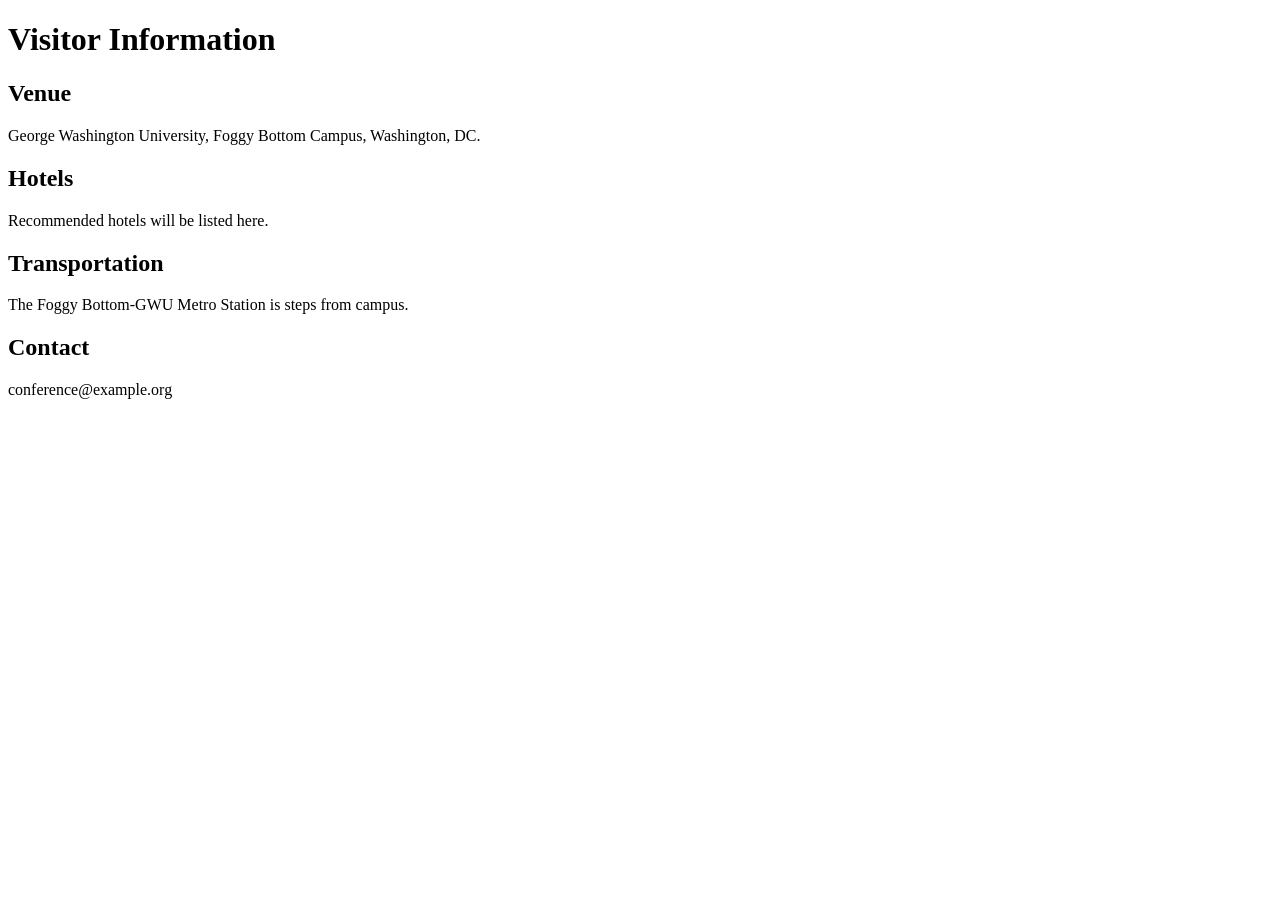
==== information.html @ ab11861d "Create information.html" ====
<!DOCTYPE html>
<html>
<head>
<title>Information</title>
<link rel="stylesheet" href="styles.css">
</head>
<body>
<div class="page-header"><h1>Visitor Information</h1></div>
<div class="container">
<h2>Venue</h2>
<p>George Washington University, Foggy Bottom Campus, Washington, DC.</p>

<h2>Hotels</h2>
<p>Recommended hotels will be listed here.</p>

<h2>Transportation</h2>
<p>The Foggy Bottom-GWU Metro Station is steps from campus.</p>

<h2>Contact</h2>
<p>conference@example.org</p>
</div>
</body>
</html>
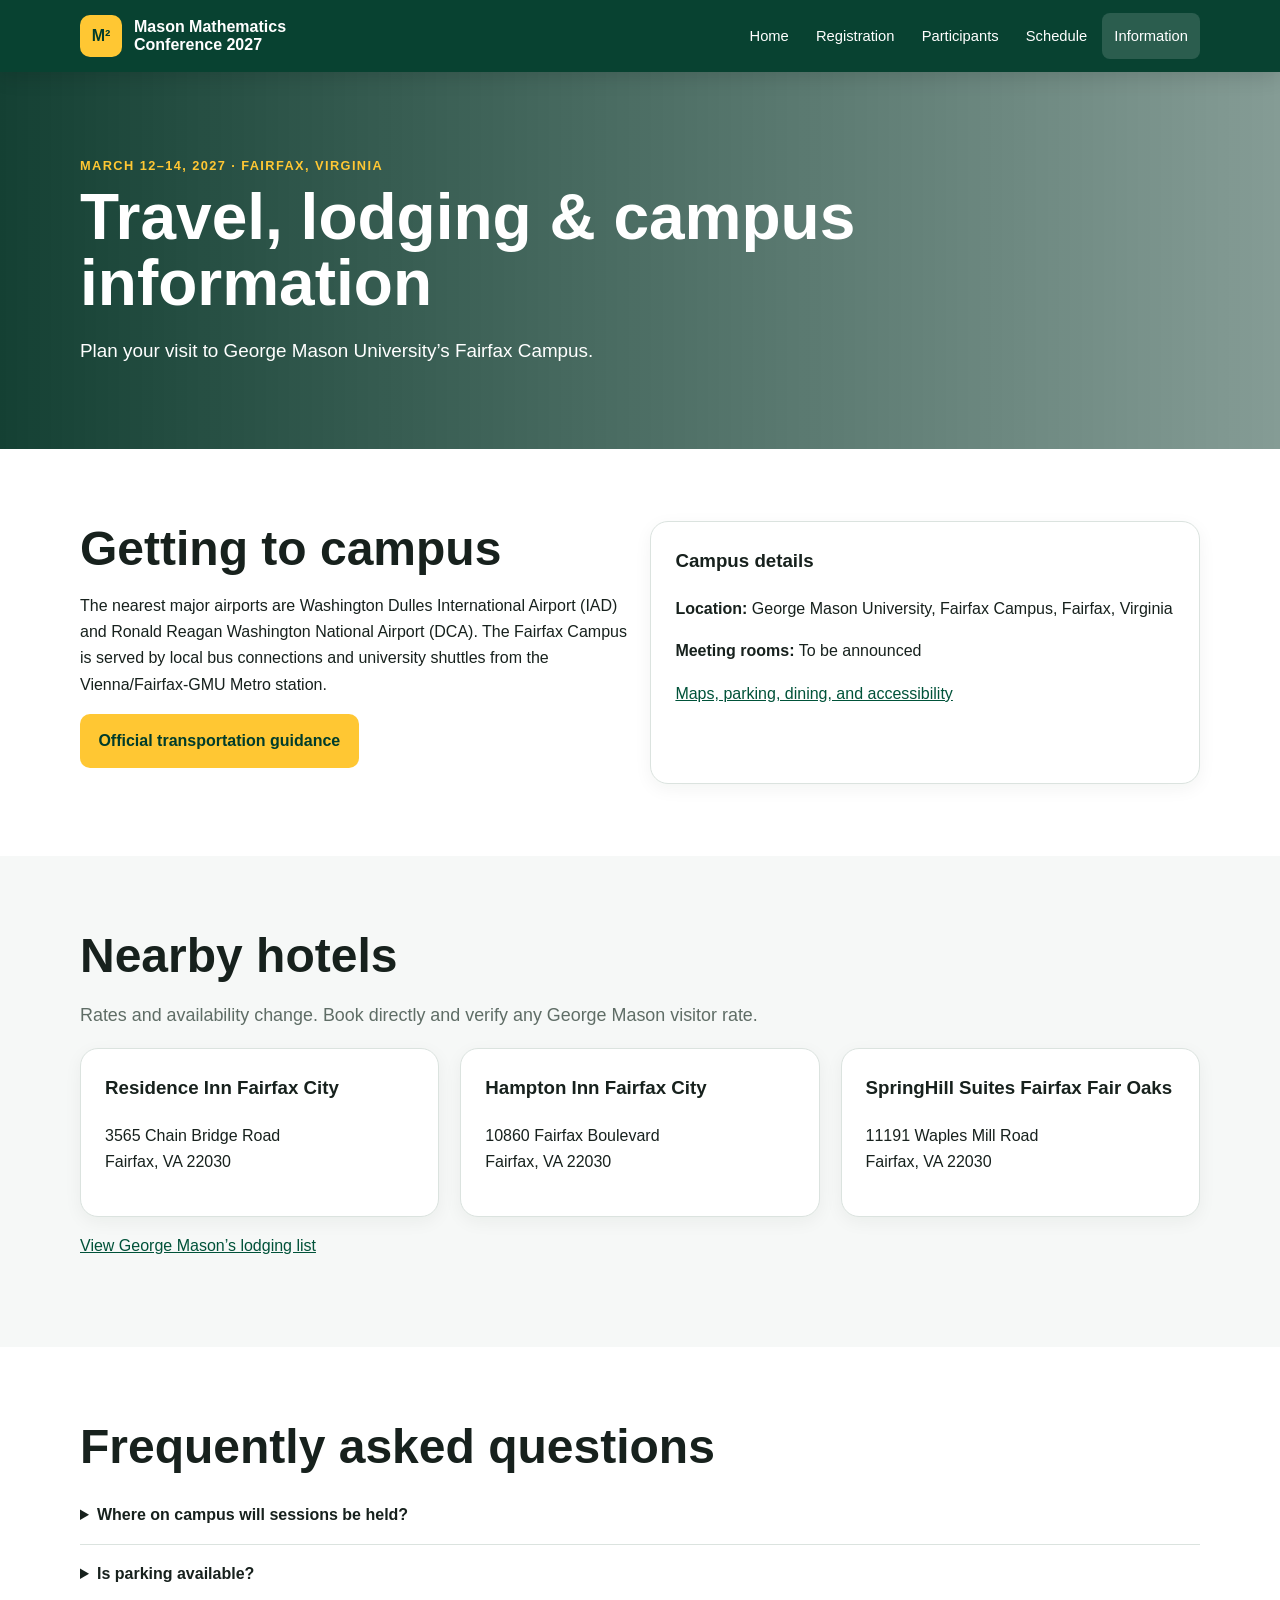
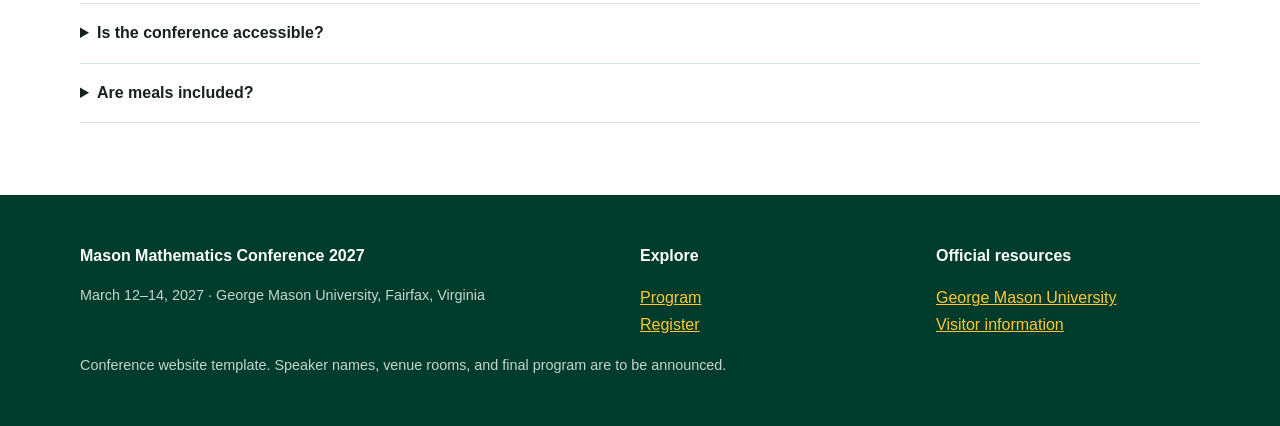
==== commit 3a62f883: "Add files via upload" ====
--- a/information.html
+++ b/information.html
@@ -1,24 +1 @@
-
-<!DOCTYPE html>
-<html>
-<head>
-<title>Information</title>
-<link rel="stylesheet" href="styles.css">
-</head>
-<body>
-<div class="page-header"><h1>Visitor Information</h1></div>
-<div class="container">
-<h2>Venue</h2>
-<p>George Washington University, Foggy Bottom Campus, Washington, DC.</p>
-
-<h2>Hotels</h2>
-<p>Recommended hotels will be listed here.</p>
-
-<h2>Transportation</h2>
-<p>The Foggy Bottom-GWU Metro Station is steps from campus.</p>
-
-<h2>Contact</h2>
-<p>conference@example.org</p>
-</div>
-</body>
-</html>
+<!doctype html><html lang="en"><head><meta charset="utf-8"><meta name="viewport" content="width=device-width,initial-scale=1"><meta name="description" content="Information for Mason Mathematics Conference 2027"><title>Information | Mason Mathematics Conference 2027</title><link rel="stylesheet" href="styles.css"></head><body><a class="skip" href="#main">Skip to content</a><header class="site-header"><div class="container nav"><a class="brand" href="index.html"><span class="brand-mark">M²</span><span>Mason Mathematics<br>Conference 2027</span></a><button class="menu-button" aria-label="Toggle navigation" aria-expanded="false">☰</button><nav class="nav-links" aria-label="Primary"><a href="index.html">Home</a><a href="registration.html">Registration</a><a href="participants.html">Participants</a><a href="schedule.html">Schedule</a><a href="information.html" aria-current="page">Information</a></nav></div></header><section class="hero small"><div class="container hero-inner"><span class="eyebrow">March 12–14, 2027 · Fairfax, Virginia</span><h1>Travel, lodging & campus information</h1><p>Plan your visit to George Mason University’s Fairfax Campus.</p></div></section><main id="main"><section><div class="container grid two"><div><h2 class="section-title">Getting to campus</h2><p>The nearest major airports are Washington Dulles International Airport (IAD) and Ronald Reagan Washington National Airport (DCA). The Fairfax Campus is served by local bus connections and university shuttles from the Vienna/Fairfax-GMU Metro station.</p><p><a class="btn" href="https://orientation.gmu.edu/getting-to-campus/">Official transportation guidance</a></p></div><div class="card"><h3>Campus details</h3><p><strong>Location:</strong> George Mason University, Fairfax Campus, Fairfax, Virginia</p><p><strong>Meeting rooms:</strong> To be announced</p><p><a href="https://www3.gmu.edu/resources/visitors/">Maps, parking, dining, and accessibility</a></p></div></div></section><section class="section-alt"><div class="container"><h2 class="section-title">Nearby hotels</h2><p class="lead">Rates and availability change. Book directly and verify any George Mason visitor rate.</p><div class="grid three"><article class="card"><h3>Residence Inn Fairfax City</h3><p>3565 Chain Bridge Road<br>Fairfax, VA 22030</p></article><article class="card"><h3>Hampton Inn Fairfax City</h3><p>10860 Fairfax Boulevard<br>Fairfax, VA 22030</p></article><article class="card"><h3>SpringHill Suites Fairfax Fair Oaks</h3><p>11191 Waples Mill Road<br>Fairfax, VA 22030</p></article></div><p><a href="https://masonfamily.gmu.edu/resources/where-to-stay/">View George Mason’s lodging list</a></p></div></section><section><div class="container"><h2 class="section-title">Frequently asked questions</h2><details><summary>Where on campus will sessions be held?</summary><p>The building and room assignments will be announced with the final program.</p></details><details><summary>Is parking available?</summary><p>Consult George Mason’s visitor information for current options and instructions.</p></details><details><summary>Is the conference accessible?</summary><p>Organizers intend to use accessible meeting spaces. Include accommodation requests in registration.</p></details><details><summary>Are meals included?</summary><p>Refreshment and meal details will appear in the final program. On-campus dining options are available.</p></details></div></section></main><footer class="footer"><div class="container footer-grid"><div><strong>Mason Mathematics Conference 2027</strong><p class="fine">March 12–14, 2027 · George Mason University, Fairfax, Virginia</p></div><div><strong>Explore</strong><p><a href="schedule.html">Program</a><br><a href="registration.html">Register</a></p></div><div><strong>Official resources</strong><p><a href="https://www.gmu.edu/">George Mason University</a><br><a href="https://www3.gmu.edu/resources/visitors/">Visitor information</a></p></div></div><div class="container fine">Conference website template. Speaker names, venue rooms, and final program are to be announced.</div></footer><script src="site.js"></script></body></html>
--- a/styles.css
+++ b/styles.css
@@ -0,0 +1 @@
+:root{--green:#005239;--green2:#003c2b;--gold:#ffc733;--ink:#17211d;--muted:#5f6d66;--paper:#f6f8f7;--white:#fff;--line:#dbe3df;--shadow:0 14px 36px rgba(0,35,24,.12);--radius:18px}*{box-sizing:border-box}html{scroll-behavior:smooth}body{margin:0;font-family:"Open Sans",Arial,sans-serif;color:var(--ink);line-height:1.65;background:var(--white)}a{color:var(--green)}img{max-width:100%;display:block}.container{width:min(1120px,calc(100% - 2rem));margin:auto}.site-header{position:sticky;top:0;z-index:50;background:rgba(0,60,43,.97);box-shadow:0 4px 20px rgba(0,0,0,.14)}.nav{min-height:72px;display:flex;align-items:center;justify-content:space-between;gap:1rem}.brand{display:flex;align-items:center;gap:.75rem;color:white;text-decoration:none;font-weight:800;line-height:1.1}.brand-mark{width:42px;height:42px;display:grid;place-items:center;background:var(--gold);color:var(--green2);font-weight:900;border-radius:10px}.nav-links{display:flex;gap:.2rem;align-items:center}.nav-links a{color:white;text-decoration:none;padding:.7rem .75rem;border-radius:8px;font-size:.92rem}.nav-links a:hover,.nav-links a[aria-current="page"]{background:rgba(255,255,255,.14)}.menu-button{display:none;background:transparent;border:1px solid rgba(255,255,255,.5);color:#fff;border-radius:8px;padding:.45rem .7rem;font-size:1.2rem}.hero{min-height:430px;display:grid;align-items:end;color:white;background:linear-gradient(90deg,rgba(0,48,34,.92),rgba(0,48,34,.48)),url('https://www.gmu.edu/sites/default/files/styles/extra_large_content_image/public/2024-05/240425015.jpg') center/cover}.hero.small{min-height:310px}.hero-inner{padding:5rem 0 4rem}.eyebrow{display:inline-block;color:var(--gold);font-weight:800;text-transform:uppercase;letter-spacing:.11em;font-size:.8rem}.hero h1{font-size:clamp(2.4rem,6vw,5rem);max-width:900px;line-height:1.03;margin:.4rem 0 1rem}.hero.small h1{font-size:clamp(2.3rem,5vw,4rem)}.hero p{font-size:1.18rem;max-width:760px}.button-row{display:flex;gap:.8rem;flex-wrap:wrap;margin-top:1.6rem}.btn{display:inline-block;padding:.85rem 1.15rem;border-radius:10px;text-decoration:none;font-weight:800;background:var(--gold);color:var(--green2)}.btn.secondary{background:transparent;color:#fff;border:1px solid rgba(255,255,255,.7)}main section{padding:4.5rem 0}.section-alt{background:var(--paper)}.section-title{font-size:clamp(1.8rem,4vw,3rem);line-height:1.15;margin:0 0 .7rem}.lead{font-size:1.12rem;color:var(--muted);max-width:780px}.grid{display:grid;gap:1.3rem}.grid.three{grid-template-columns:repeat(3,1fr)}.grid.two{grid-template-columns:repeat(2,1fr)}.card{background:white;border:1px solid var(--line);border-radius:var(--radius);padding:1.5rem;box-shadow:0 5px 18px rgba(0,35,24,.05)}.card h3{margin-top:0}.stat{border-left:5px solid var(--gold)}.speaker{padding:0;overflow:hidden}.speaker-photo{aspect-ratio:4/3;background:linear-gradient(135deg,var(--green),#0b7b59);display:grid;place-items:center;color:white;font-size:3rem;font-weight:900}.speaker-body{padding:1.25rem}.notice{background:#fff7d6;border-left:5px solid var(--gold);padding:1rem 1.2rem;border-radius:8px}.schedule-day{margin:2rem 0}.schedule-item{display:grid;grid-template-columns:150px 1fr;gap:1rem;padding:1rem 0;border-bottom:1px solid var(--line)}.time{font-weight:800;color:var(--green)}table{width:100%;border-collapse:collapse;background:white;border-radius:12px;overflow:hidden}th,td{text-align:left;padding:1rem;border-bottom:1px solid var(--line)}th{background:var(--green);color:white}.form-grid{display:grid;grid-template-columns:1fr 1fr;gap:1rem}label{font-weight:700;display:block}input,select,textarea{width:100%;padding:.8rem;border:1px solid #aebbb5;border-radius:8px;font:inherit}textarea{min-height:130px}.full{grid-column:1/-1}details{border-bottom:1px solid var(--line);padding:1rem 0}summary{font-weight:800;cursor:pointer}.footer{background:var(--green2);color:white;padding:3rem 0}.footer a{color:var(--gold)}.footer-grid{display:grid;grid-template-columns:2fr 1fr 1fr;gap:2rem}.fine{color:#c7d5cf;font-size:.9rem}.tag{display:inline-block;background:#e5f1ec;color:var(--green);padding:.25rem .55rem;border-radius:99px;font-size:.82rem;font-weight:800}.skip{position:absolute;left:-999px}.skip:focus{left:1rem;top:1rem;background:white;padding:.6rem;z-index:99}@media(max-width:800px){.menu-button{display:block}.nav-links{display:none;position:absolute;top:72px;left:0;right:0;background:var(--green2);padding:1rem;flex-direction:column;align-items:stretch}.nav-links.open{display:flex}.grid.three,.grid.two,.footer-grid,.form-grid{grid-template-columns:1fr}.schedule-item{grid-template-columns:1fr;gap:.1rem}.hero{min-height:390px}.hero-inner{padding:4rem 0 3rem}}
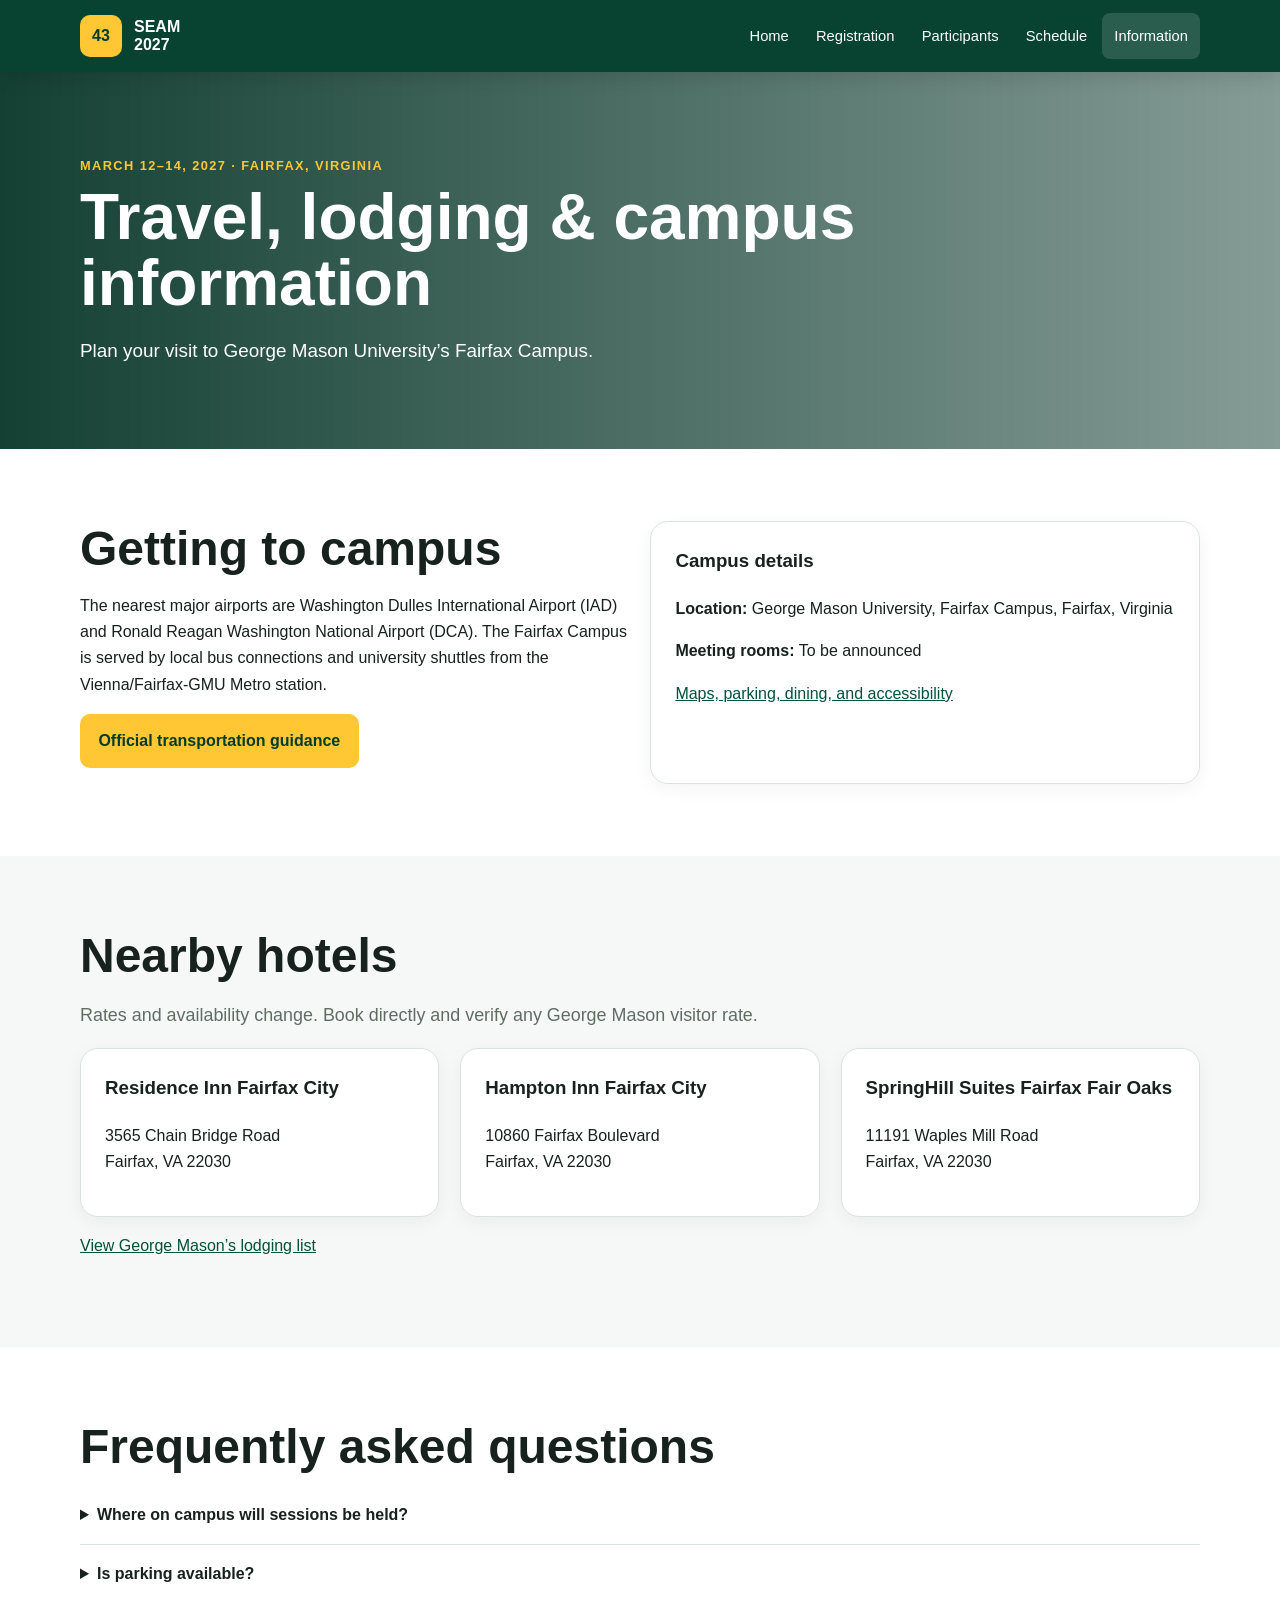
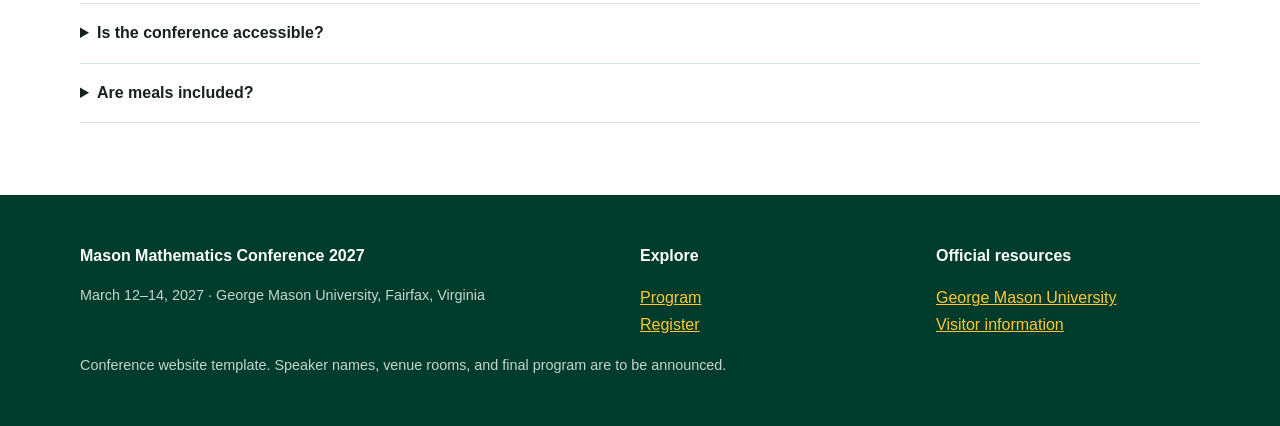
==== commit adfa5100: "Update information.html" ====
--- a/information.html
+++ b/information.html
@@ -1 +1,4 @@
-<!doctype html><html lang="en"><head><meta charset="utf-8"><meta name="viewport" content="width=device-width,initial-scale=1"><meta name="description" content="Information for Mason Mathematics Conference 2027"><title>Information | Mason Mathematics Conference 2027</title><link rel="stylesheet" href="styles.css"></head><body><a class="skip" href="#main">Skip to content</a><header class="site-header"><div class="container nav"><a class="brand" href="index.html"><span class="brand-mark">M²</span><span>Mason Mathematics<br>Conference 2027</span></a><button class="menu-button" aria-label="Toggle navigation" aria-expanded="false">☰</button><nav class="nav-links" aria-label="Primary"><a href="index.html">Home</a><a href="registration.html">Registration</a><a href="participants.html">Participants</a><a href="schedule.html">Schedule</a><a href="information.html" aria-current="page">Information</a></nav></div></header><section class="hero small"><div class="container hero-inner"><span class="eyebrow">March 12–14, 2027 · Fairfax, Virginia</span><h1>Travel, lodging & campus information</h1><p>Plan your visit to George Mason University’s Fairfax Campus.</p></div></section><main id="main"><section><div class="container grid two"><div><h2 class="section-title">Getting to campus</h2><p>The nearest major airports are Washington Dulles International Airport (IAD) and Ronald Reagan Washington National Airport (DCA). The Fairfax Campus is served by local bus connections and university shuttles from the Vienna/Fairfax-GMU Metro station.</p><p><a class="btn" href="https://orientation.gmu.edu/getting-to-campus/">Official transportation guidance</a></p></div><div class="card"><h3>Campus details</h3><p><strong>Location:</strong> George Mason University, Fairfax Campus, Fairfax, Virginia</p><p><strong>Meeting rooms:</strong> To be announced</p><p><a href="https://www3.gmu.edu/resources/visitors/">Maps, parking, dining, and accessibility</a></p></div></div></section><section class="section-alt"><div class="container"><h2 class="section-title">Nearby hotels</h2><p class="lead">Rates and availability change. Book directly and verify any George Mason visitor rate.</p><div class="grid three"><article class="card"><h3>Residence Inn Fairfax City</h3><p>3565 Chain Bridge Road<br>Fairfax, VA 22030</p></article><article class="card"><h3>Hampton Inn Fairfax City</h3><p>10860 Fairfax Boulevard<br>Fairfax, VA 22030</p></article><article class="card"><h3>SpringHill Suites Fairfax Fair Oaks</h3><p>11191 Waples Mill Road<br>Fairfax, VA 22030</p></article></div><p><a href="https://masonfamily.gmu.edu/resources/where-to-stay/">View George Mason’s lodging list</a></p></div></section><section><div class="container"><h2 class="section-title">Frequently asked questions</h2><details><summary>Where on campus will sessions be held?</summary><p>The building and room assignments will be announced with the final program.</p></details><details><summary>Is parking available?</summary><p>Consult George Mason’s visitor information for current options and instructions.</p></details><details><summary>Is the conference accessible?</summary><p>Organizers intend to use accessible meeting spaces. Include accommodation requests in registration.</p></details><details><summary>Are meals included?</summary><p>Refreshment and meal details will appear in the final program. On-campus dining options are available.</p></details></div></section></main><footer class="footer"><div class="container footer-grid"><div><strong>Mason Mathematics Conference 2027</strong><p class="fine">March 12–14, 2027 · George Mason University, Fairfax, Virginia</p></div><div><strong>Explore</strong><p><a href="schedule.html">Program</a><br><a href="registration.html">Register</a></p></div><div><strong>Official resources</strong><p><a href="https://www.gmu.edu/">George Mason University</a><br><a href="https://www3.gmu.edu/resources/visitors/">Visitor information</a></p></div></div><div class="container fine">Conference website template. Speaker names, venue rooms, and final program are to be announced.</div></footer><script src="site.js"></script></body></html>+<!doctype html><html lang="en"><head><meta charset="utf-8"><meta name="viewport" content="width=device-width,initial-scale=1">
+  <meta name="description" content="Information for SEAM 2027"><title>Information | MSEAM 2027</title><link rel="stylesheet" href="styles.css"></head>
+  <body><a class="skip" href="#main">Skip to content</a><header class="site-header"><div class="container nav"><a class="brand" href="index.html">
+    <span class="brand-mark">43</span><span>SEAM<br>2027</span></a><button class="menu-button" aria-label="Toggle navigation" aria-expanded="false">☰</button><nav class="nav-links" aria-label="Primary"><a href="index.html">Home</a><a href="registration.html">Registration</a><a href="participants.html">Participants</a><a href="schedule.html">Schedule</a><a href="information.html" aria-current="page">Information</a></nav></div></header><section class="hero small"><div class="container hero-inner"><span class="eyebrow">March 12–14, 2027 · Fairfax, Virginia</span><h1>Travel, lodging & campus information</h1><p>Plan your visit to George Mason University’s Fairfax Campus.</p></div></section><main id="main"><section><div class="container grid two"><div><h2 class="section-title">Getting to campus</h2><p>The nearest major airports are Washington Dulles International Airport (IAD) and Ronald Reagan Washington National Airport (DCA). The Fairfax Campus is served by local bus connections and university shuttles from the Vienna/Fairfax-GMU Metro station.</p><p><a class="btn" href="https://orientation.gmu.edu/getting-to-campus/">Official transportation guidance</a></p></div><div class="card"><h3>Campus details</h3><p><strong>Location:</strong> George Mason University, Fairfax Campus, Fairfax, Virginia</p><p><strong>Meeting rooms:</strong> To be announced</p><p><a href="https://www3.gmu.edu/resources/visitors/">Maps, parking, dining, and accessibility</a></p></div></div></section><section class="section-alt"><div class="container"><h2 class="section-title">Nearby hotels</h2><p class="lead">Rates and availability change. Book directly and verify any George Mason visitor rate.</p><div class="grid three"><article class="card"><h3>Residence Inn Fairfax City</h3><p>3565 Chain Bridge Road<br>Fairfax, VA 22030</p></article><article class="card"><h3>Hampton Inn Fairfax City</h3><p>10860 Fairfax Boulevard<br>Fairfax, VA 22030</p></article><article class="card"><h3>SpringHill Suites Fairfax Fair Oaks</h3><p>11191 Waples Mill Road<br>Fairfax, VA 22030</p></article></div><p><a href="https://masonfamily.gmu.edu/resources/where-to-stay/">View George Mason’s lodging list</a></p></div></section><section><div class="container"><h2 class="section-title">Frequently asked questions</h2><details><summary>Where on campus will sessions be held?</summary><p>The building and room assignments will be announced with the final program.</p></details><details><summary>Is parking available?</summary><p>Consult George Mason’s visitor information for current options and instructions.</p></details><details><summary>Is the conference accessible?</summary><p>Organizers intend to use accessible meeting spaces. Include accommodation requests in registration.</p></details><details><summary>Are meals included?</summary><p>Refreshment and meal details will appear in the final program. On-campus dining options are available.</p></details></div></section></main><footer class="footer"><div class="container footer-grid"><div><strong>Mason Mathematics Conference 2027</strong><p class="fine">March 12–14, 2027 · George Mason University, Fairfax, Virginia</p></div><div><strong>Explore</strong><p><a href="schedule.html">Program</a><br><a href="registration.html">Register</a></p></div><div><strong>Official resources</strong><p><a href="https://www.gmu.edu/">George Mason University</a><br><a href="https://www3.gmu.edu/resources/visitors/">Visitor information</a></p></div></div><div class="container fine">Conference website template. Speaker names, venue rooms, and final program are to be announced.</div></footer><script src="site.js"></script></body></html>
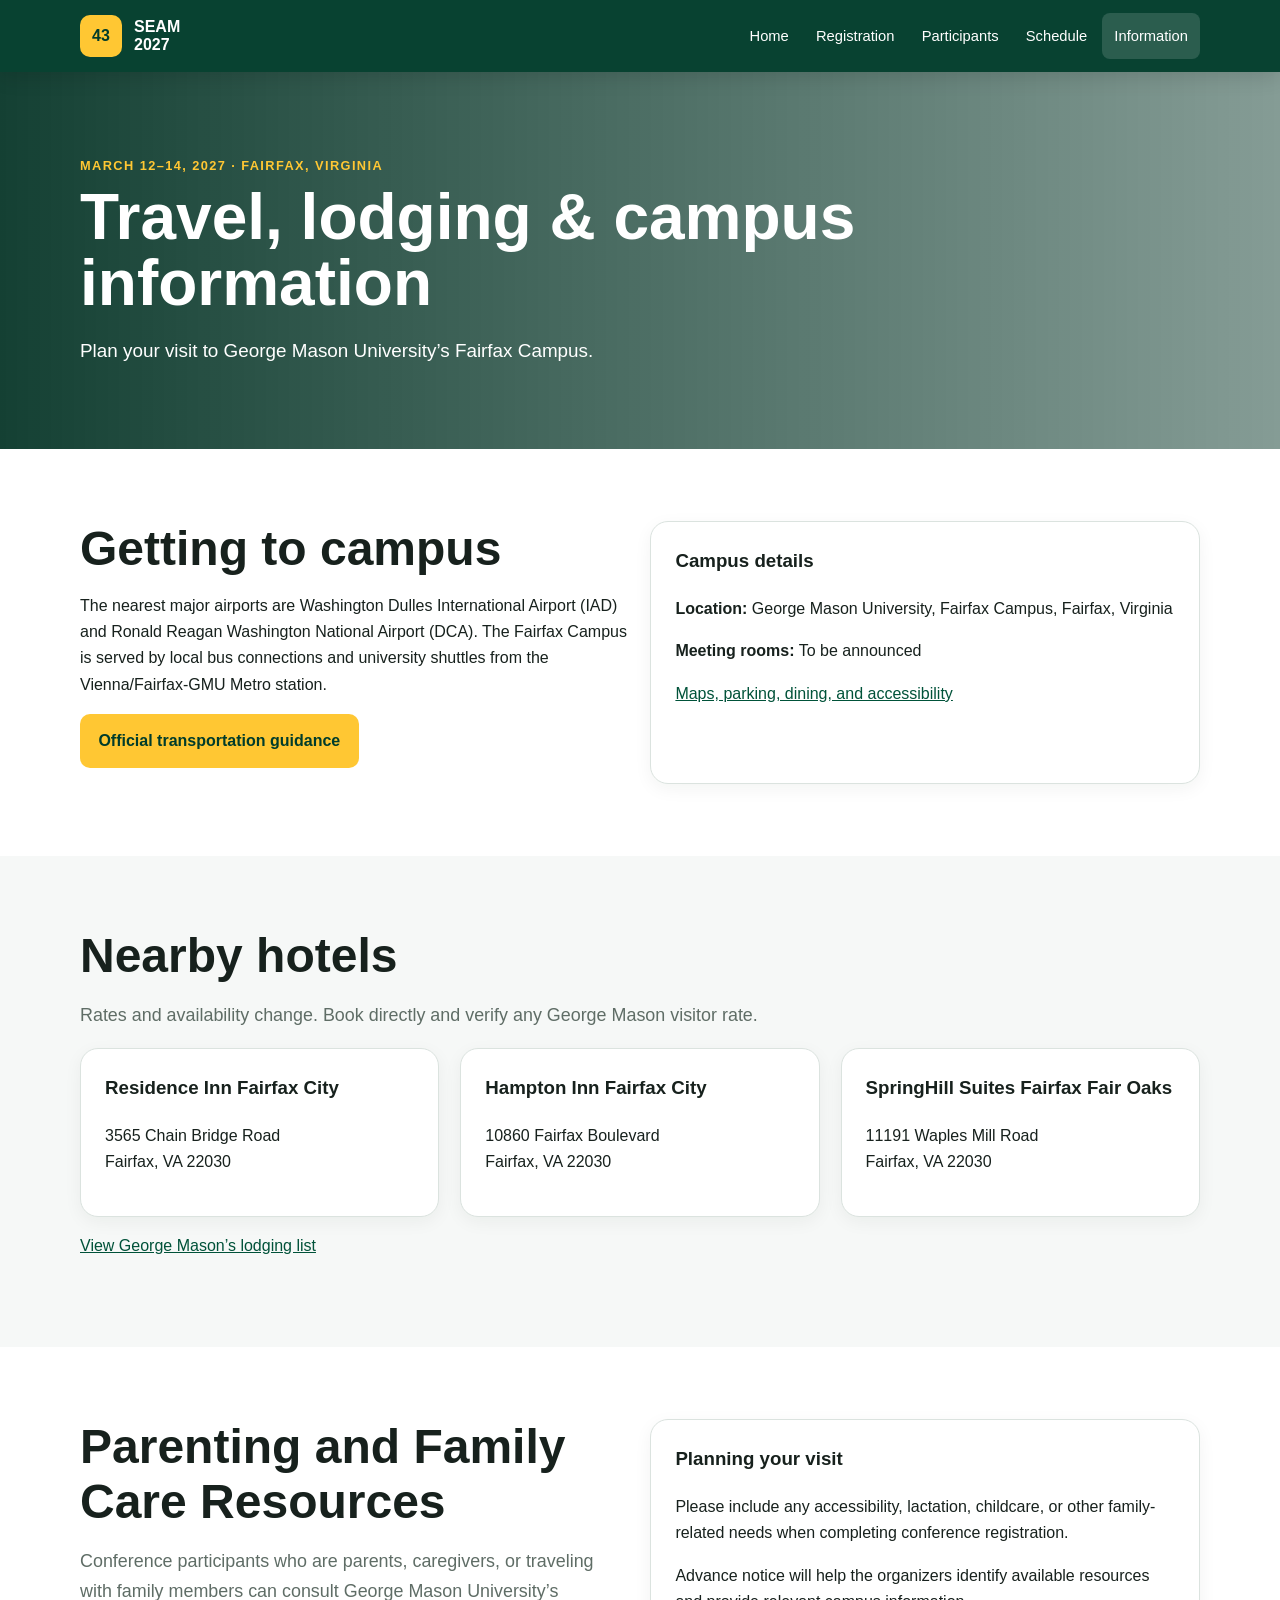
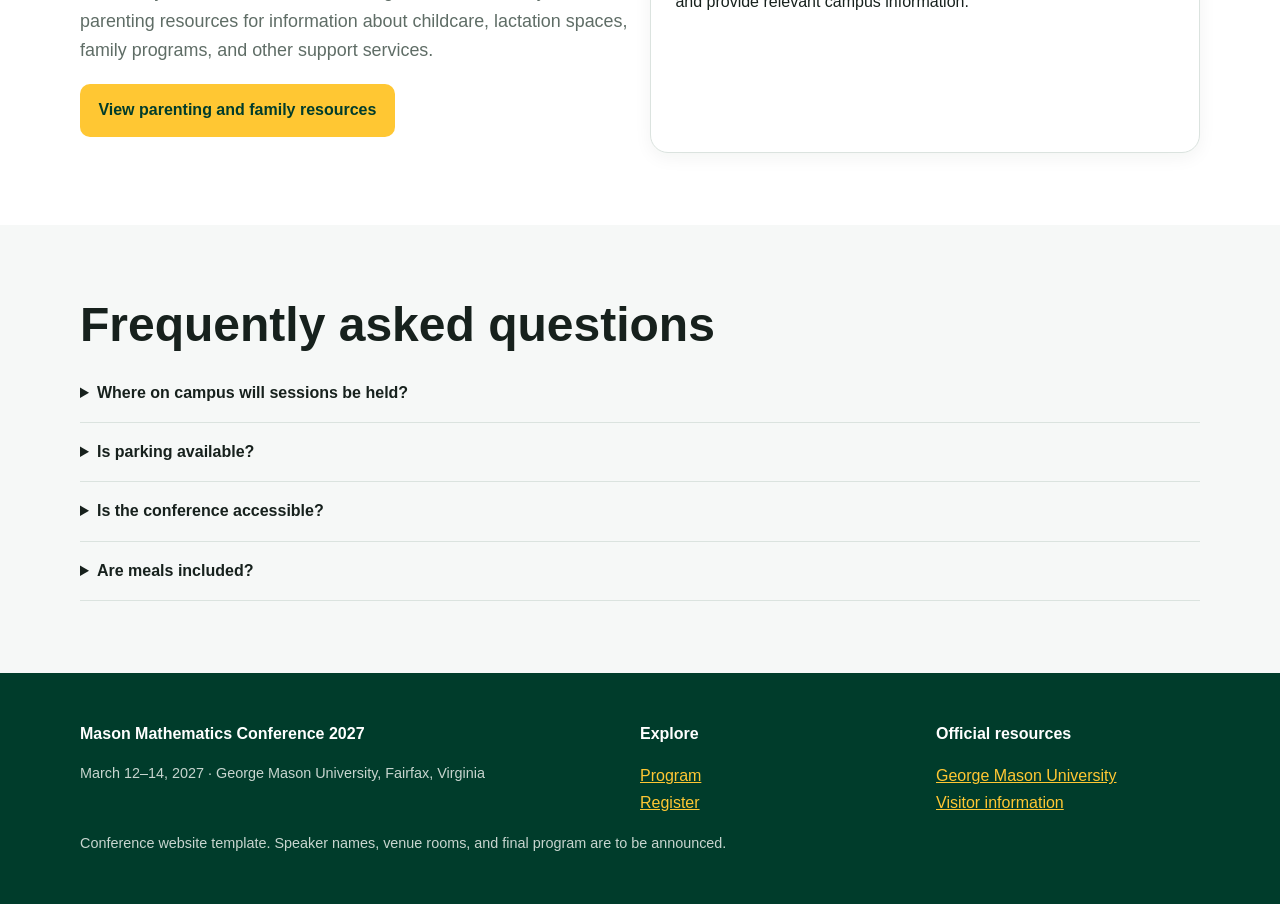
==== commit b611ab9c: "Update information.html" ====
--- a/information.html
+++ b/information.html
@@ -1,4 +1,239 @@
-<!doctype html><html lang="en"><head><meta charset="utf-8"><meta name="viewport" content="width=device-width,initial-scale=1">
-  <meta name="description" content="Information for SEAM 2027"><title>Information | MSEAM 2027</title><link rel="stylesheet" href="styles.css"></head>
-  <body><a class="skip" href="#main">Skip to content</a><header class="site-header"><div class="container nav"><a class="brand" href="index.html">
-    <span class="brand-mark">43</span><span>SEAM<br>2027</span></a><button class="menu-button" aria-label="Toggle navigation" aria-expanded="false">☰</button><nav class="nav-links" aria-label="Primary"><a href="index.html">Home</a><a href="registration.html">Registration</a><a href="participants.html">Participants</a><a href="schedule.html">Schedule</a><a href="information.html" aria-current="page">Information</a></nav></div></header><section class="hero small"><div class="container hero-inner"><span class="eyebrow">March 12–14, 2027 · Fairfax, Virginia</span><h1>Travel, lodging & campus information</h1><p>Plan your visit to George Mason University’s Fairfax Campus.</p></div></section><main id="main"><section><div class="container grid two"><div><h2 class="section-title">Getting to campus</h2><p>The nearest major airports are Washington Dulles International Airport (IAD) and Ronald Reagan Washington National Airport (DCA). The Fairfax Campus is served by local bus connections and university shuttles from the Vienna/Fairfax-GMU Metro station.</p><p><a class="btn" href="https://orientation.gmu.edu/getting-to-campus/">Official transportation guidance</a></p></div><div class="card"><h3>Campus details</h3><p><strong>Location:</strong> George Mason University, Fairfax Campus, Fairfax, Virginia</p><p><strong>Meeting rooms:</strong> To be announced</p><p><a href="https://www3.gmu.edu/resources/visitors/">Maps, parking, dining, and accessibility</a></p></div></div></section><section class="section-alt"><div class="container"><h2 class="section-title">Nearby hotels</h2><p class="lead">Rates and availability change. Book directly and verify any George Mason visitor rate.</p><div class="grid three"><article class="card"><h3>Residence Inn Fairfax City</h3><p>3565 Chain Bridge Road<br>Fairfax, VA 22030</p></article><article class="card"><h3>Hampton Inn Fairfax City</h3><p>10860 Fairfax Boulevard<br>Fairfax, VA 22030</p></article><article class="card"><h3>SpringHill Suites Fairfax Fair Oaks</h3><p>11191 Waples Mill Road<br>Fairfax, VA 22030</p></article></div><p><a href="https://masonfamily.gmu.edu/resources/where-to-stay/">View George Mason’s lodging list</a></p></div></section><section><div class="container"><h2 class="section-title">Frequently asked questions</h2><details><summary>Where on campus will sessions be held?</summary><p>The building and room assignments will be announced with the final program.</p></details><details><summary>Is parking available?</summary><p>Consult George Mason’s visitor information for current options and instructions.</p></details><details><summary>Is the conference accessible?</summary><p>Organizers intend to use accessible meeting spaces. Include accommodation requests in registration.</p></details><details><summary>Are meals included?</summary><p>Refreshment and meal details will appear in the final program. On-campus dining options are available.</p></details></div></section></main><footer class="footer"><div class="container footer-grid"><div><strong>Mason Mathematics Conference 2027</strong><p class="fine">March 12–14, 2027 · George Mason University, Fairfax, Virginia</p></div><div><strong>Explore</strong><p><a href="schedule.html">Program</a><br><a href="registration.html">Register</a></p></div><div><strong>Official resources</strong><p><a href="https://www.gmu.edu/">George Mason University</a><br><a href="https://www3.gmu.edu/resources/visitors/">Visitor information</a></p></div></div><div class="container fine">Conference website template. Speaker names, venue rooms, and final program are to be announced.</div></footer><script src="site.js"></script></body></html>
+<!doctype html>
+<html lang="en">
+<head>
+  <meta charset="utf-8">
+  <meta name="viewport" content="width=device-width,initial-scale=1">
+  <meta name="description" content="Information for SEAM 2027">
+  <title>Information | MSEAM 2027</title>
+  <link rel="stylesheet" href="styles.css">
+</head>
+
+<body>
+  <aainSkip to content</a>
+
+  <header class="site-header">
+    <div class="container nav">
+      <a class="brand" href="index.html">
+        <span class="brand-mark">43</span>
+        <span>SEAM<br>2027</span>
+      </a>
+
+      <button
+        class="menu-button"
+        aria-label="Toggle navigation"
+        aria-expanded="false"
+      >
+        ☰
+      </button>
+
+      <nav class="nav-links" aria-label="Primary">
+        <a href="index.html">Home</a>
+        <a href="registration.html">Registration</a>
+        <a href="participants.html">Participants</a>
+        <a href="schedule.html">Schedule</a>
+        <a href="information.html" aria-current="page">Information</a>
+      </nav>
+    </div>
+  </header>
+
+  <section class="hero small">
+    <div class="container hero-inner">
+      <span class="eyebrow">
+        March 12–14, 2027 · Fairfax, Virginia
+      </span>
+      <h1>Travel, lodging &amp; campus information</h1>
+      <p>Plan your visit to George Mason University’s Fairfax Campus.</p>
+    </div>
+  </section>
+
+  <main id="main">
+    <section>
+      <div class="container grid two">
+        <div>
+          <h2 class="section-title">Getting to campus</h2>
+          <p>
+            The nearest major airports are Washington Dulles International
+            Airport (IAD) and Ronald Reagan Washington National Airport (DCA).
+            The Fairfax Campus is served by local bus connections and
+            university shuttles from the Vienna/Fairfax-GMU Metro station.
+          </p>
+          <p>
+            <a
+              class="btn"
+              href="https://orientation.gmu.edu/getting-to-campus/"
+            >
+              Official transportation guidance
+            </a>
+          </p>
+        </div>
+
+        <div class="card">
+          <h3>Campus details</h3>
+          <p>
+            <strong>Location:</strong> George Mason University, Fairfax Campus,
+            Fairfax, Virginia
+          </p>
+          <p><strong>Meeting rooms:</strong> To be announced</p>
+          <p>
+            <a href="https://www3.gmu.edu/resources/visitors/">
+              Maps, parking, dining, and accessibility
+            </a>
+          </p>
+        </div>
+      </div>
+    </section>
+
+    <section class="section-alt">
+      <div class="container">
+        <h2 class="section-title">Nearby hotels</h2>
+        <p class="lead">
+          Rates and availability change. Book directly and verify any George
+          Mason visitor rate.
+        </p>
+
+        <div class="grid three">
+          <article class="card">
+            <h3>Residence Inn Fairfax City</h3>
+            <p>
+              3565 Chain Bridge Road<br>
+              Fairfax, VA 22030
+            </p>
+          </article>
+
+          <article class="card">
+            <h3>Hampton Inn Fairfax City</h3>
+            <p>
+              10860 Fairfax Boulevard<br>
+              Fairfax, VA 22030
+            </p>
+          </article>
+
+          <article class="card">
+            <h3>SpringHill Suites Fairfax Fair Oaks</h3>
+            <p>
+              11191 Waples Mill Road<br>
+              Fairfax, VA 22030
+            </p>
+          </article>
+        </div>
+
+        <p>
+          <a href="https://masonfamily.gmu.edu/resources/where-to-stay/">
+            View George Mason’s lodging list
+          </a>
+        </p>
+      </div>
+    </section>
+
+    <section>
+      <div class="container grid two">
+        <div>
+          <h2 class="section-title">
+            Parenting and Family Care Resources
+          </h2>
+          <p class="lead">
+            Conference participants who are parents, caregivers, or traveling
+            with family members can consult George Mason University’s parenting
+            resources for information about childcare, lactation spaces,
+            family programs, and other support services.
+          </p>
+          <p>
+            <a
+              class="btn"
+              href="https://hr.gmu.edu/support-resources/parenting/"
+            >
+              View parenting and family resources
+            </a>
+          </p>
+        </div>
+
+        <aside class="card">
+          <h3>Planning your visit</h3>
+          <p>
+            Please include any accessibility, lactation, childcare, or other
+            family-related needs when completing conference registration.
+          </p>
+          <p>
+            Advance notice will help the organizers identify available
+            resources and provide relevant campus information.
+          </p>
+        </aside>
+      </div>
+    </section>
+
+    <section class="section-alt">
+      <div class="container">
+        <h2 class="section-title">Frequently asked questions</h2>
+
+        <details>
+          <summary>Where on campus will sessions be held?</summary>
+          <p>
+            The building and room assignments will be announced with the final
+            program.
+          </p>
+        </details>
+
+        <details>
+          <summary>Is parking available?</summary>
+          <p>
+            Consult George Mason’s visitor information for current options and
+            instructions.
+          </p>
+        </details>
+
+        <details>
+          <summary>Is the conference accessible?</summary>
+          <p>
+            Organizers intend to use accessible meeting spaces. Include
+            accommodation requests in registration.
+          </p>
+        </details>
+
+        <details>
+          <summary>Are meals included?</summary>
+          <p>
+            Refreshment and meal details will appear in the final program.
+            On-campus dining options are available.
+          </p>
+        </details>
+      </div>
+    </section>
+  </main>
+
+  <footer class="footer">
+    <div class="container footer-grid">
+      <div>
+        <strong>Mason Mathematics Conference 2027</strong>
+        <p class="fine">
+          March 12–14, 2027 · George Mason University, Fairfax, Virginia
+        </p>
+      </div>
+
+      <div>
+        <strong>Explore</strong>
+        <p>
+          <a href="schedule.html">Program</a><br>
+          <a href="registration.html">Register</a>
+        </p>
+      </div>
+
+      <div>
+        <strong>Official resources</strong>
+        <p>
+          <a href="https://www.gmu.edu/">George Mason University</a><br>
+          <a href="https://www3.gmu.edu/resources/visitors/">
+            Visitor information
+          </a>
+        </p>
+      </div>
+    </div>
+
+    <div class="container fine">
+      Conference website template. Speaker names, venue rooms, and final
+      program are to be announced.
+    </div>
+  </footer>
+
+  <script src="site.js"></script>
+</body>
+</html>
